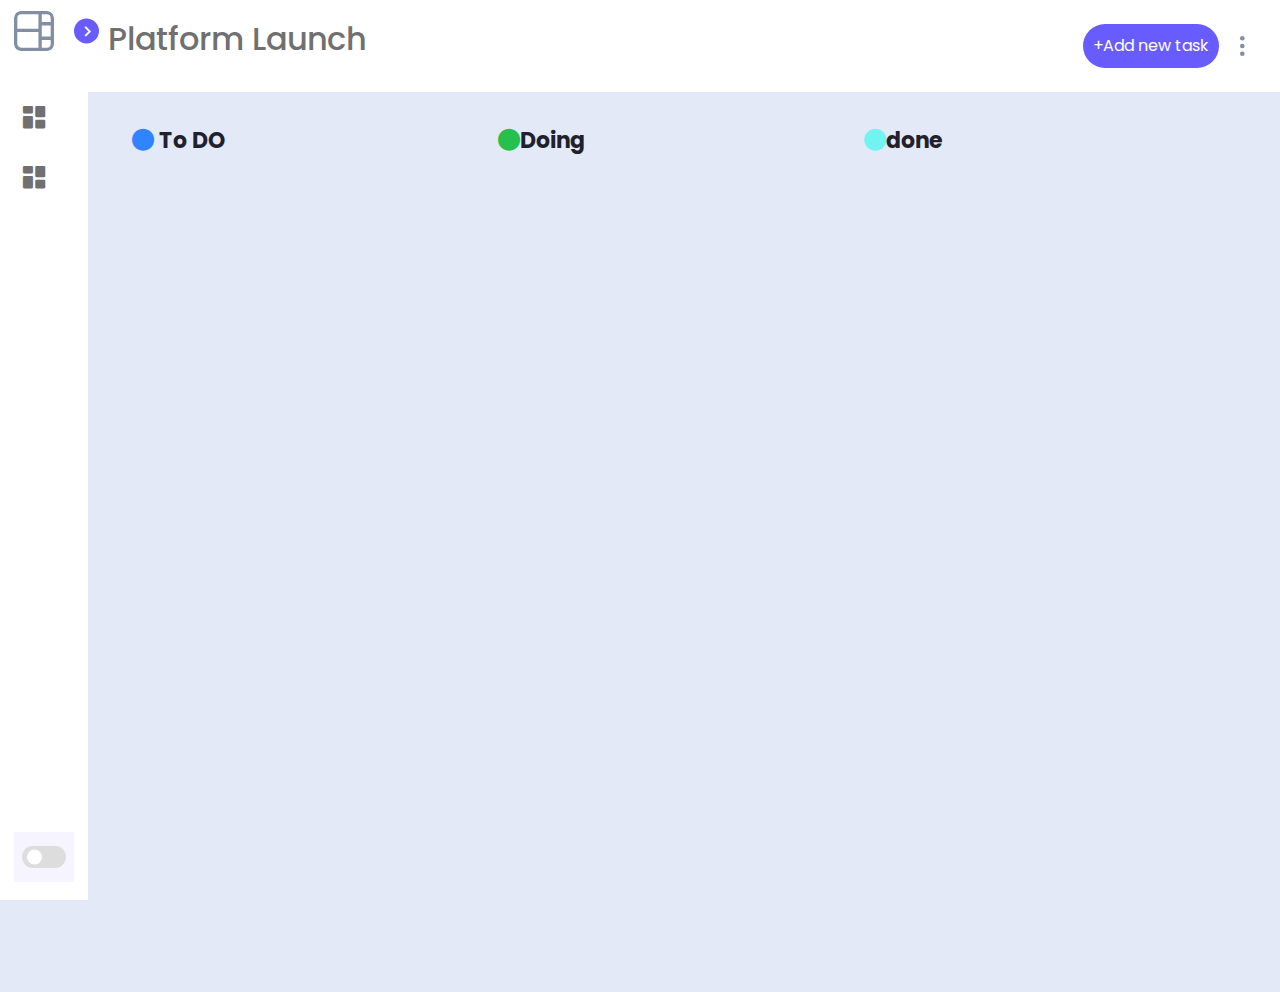
==== index.html @ 8d967310 "ui code" ====
<!DOCTYPE html>
<html lang="en">

<head>
    <meta charset="UTF-8">
    <meta http-equiv="X-UA-Compatible" content="IE=edge">
    <meta name="viewport" content="width=device-width, initial-scale=1.0">
    <link href='https://unpkg.com/boxicons@2.1.4/css/boxicons.min.css' rel='stylesheet'>
    <link rel="stylesheet" href="https://cdn.jsdelivr.net/npm/bootstrap@5.3.1/dist/css/bootstrap.min.css">
    <script src="https://ajax.googleapis.com/ajax/libs/jquery/3.6.4/jquery.min.js"></script>
    <link rel="stylesheet" href="https://cdnjs.cloudflare.com/ajax/libs/font-awesome/6.4.0/css/all.min.css">
    <link rel="preconnect" href="https://fonts.googleapis.com">
    <link rel="preconnect" href="https://fonts.gstatic.com" crossorigin>
    <link href="https://fonts.googleapis.com/css2?family=Poppins&display=swap" rel="stylesheet">
    <title>kANBAN tASkmanager</title>
    <link rel="stylesheet" href="./style.css">
    <script src="./components/dragacction.js" defer></script>


</head>

<body>


    <nav class="sidebar close">
        <header>
            <div class="img-text">
                <span class="image">
                    <img src="./assets/icon-board.svg " alt="logo">
                </span>
                <div class="text header-text">
                    <span class="name">
                        <h3>KanBan</h3>
                    </span>
                </div>
            </div>
            <i class="bx bx-chevron-right toggle"></i>
        </header>
        <div class="menu-bar">
            <div class="menu">
                <ul class="menu-links">
                    <li class="nav-link">
                        <a href="#">
                            <i class='bx bxs-dashboard bx-flip-vertical icon'></i>
                            <!-- <img src="./assets/icon-board.svg " class="icon" alt="logo"> -->
                            <span class="text board_name">Platform Launch</span>
                        </a>
                    </li>
                    <li class="nav-link">
                        <a href="#">
                            <i class='bx bxs-dashboard bx-flip-vertical icon'></i>
                            <!-- <img src="./assets/icon-board.svg " class="icon" alt="logo"> -->
                            <span class="text create_newboard">+ Create new Board</span>
                        </a>
                    </li>
                </ul>
            </div>
            <div class="bottom-content">

                <li class="mode">
                    <div class="moon-sun">
                        <i class='bx bx-moon icon moon'></i>
                        <i class='bx bx-sun icon sun'></i>
                    </div>
                    <span class="mode-text text">Dark Mode</span>
                    <div class="toggle-switch">
                        <span class="switch"></span>
                    </div>
                </LI>
            </div>
        </div>

    </nav>
    <section class="fullboard">
        <nav class="nav-bar">
            <h2> Platform Launch</h2>
            <div class="menu-right">
                <span class="threeline" onClick="myFunction()">&#9776;</span>
                <button class=" button btn " id="add-new-task-button">+Add new task</button>
                <img src="./assets/icon-vertical-ellipsis.svg " alt="logo">
            </div>
        </nav>
        <!-- <div class="text">Dashboard</div> -->
        <div class="board">

            <div id="create-new-task-modal" class="modal">

                <!-- Modal content -->
                <div id="modal-form" class="modal-content">
                    <form class="newTaskForm">

                        <label> Title </label> <br>
                        <input type="text" id="input-title" name="title" /> <br>

                        <label>Description </label>
                        <br>
                        <textarea cols="60" rows="5" value="description" id="description"></textarea>
                        <br>

                        <label> Subtasks </label> <br>
                        <input type="text" /> <br>
                        <input type="text" /> <br>
                        <button class="subtask-button btn">Add subtasks</button>
                        <br>
                        <label>
                            Status :
                        </label>
                        <br>
                        <select>
                            <option value="doing">doing</option>
                            <option value="done">done</option>
                            <option value="todo">to do</option>

                        </select>
                        <br>
                        <button class=" button btn " id="createtaskbtn" type="submit">Create Task</button>
                        <br>
                    </form>


                </div>

            </div>



            <div class="lanes">

                <container class="swim-lane" id="todo-lane">
                    <h2 class="heading"><i class="fa-sharp fa-solid fa-circle " style="color: #3084ff;"></i> To DO</h2>
                    <ul id="todo-list">

                    </ul>
                    <!-- <li class="cardContainer task " draggable="true">
                        <h5 class="cardHeading ">Build UI fo onboarding flow</h5>
                        <p class="cardDescription ">0 of 3 subtasks</p>
                    </li> -->

                </container>

                <container class="swim-lane" id="doing-lane">
                    <h2 class="heading"><i class="fa-sharp fa-solid fa-circle" style="color: #26c04d;"></i>Doing </h2>
                    <ul id="doing-list">

                    </ul>
                    <!-- 
                    <li class="cardContainer task " draggable="true">
                        <h5 class="cardHeading ">Build UI fo onboarding flow</h5>
                        <p class="cardDescription ">0 of 3 subtasks</p>
                    </li> -->

                </container>

                <container class="swim-lane" id="done-lane">
                    <h2 class="heading"><i class="fa-sharp fa-solid fa-circle" style="color: #71f4f1;"></i>done</h2>
                    <ul id="done-list">

                    </ul>
                    <!-- 
                    <li class="cardContainer task " draggable="true">
                        <h5 class="cardHeading ">Build UI fo onboarding flow</h5>
                        <p class="cardDescription ">0 of 3 subtasks</p>
                    </li> -->
                </container>
            </div>
        </div>


    </section>

    <script src="script.js"></script>
    <script src="./modals/addnewtask.js"></script>

    <script src="./components/sidebar.js"></script>


</body>

</html>
---- style.css ----
@import "./css/addnewtask.css";
@import "./css/button.css";
@import "./css/column.css";
@import "./css/navbar.css";
@import "./css/sidebar.css";
@import "./css/taskcard.css";
/* @import "./css/taskupdate.css"; */

@import url("https://fonts.googleapis.com/css?family=Poppins:ght@308;400;500;600;700&display-swap");

* {
  font-family: "Poppins", sans-serif;
  margin: 0;
  padding: 0;
  box-sizing: border-box;

  -ms-overflow-style: none; /* IE and Edge */
  scrollbar-width: none; /* Firefox */
}
body {
  height: 100vh;
  background: var(--body-color);
  transition: var(--tran-04);
}
body.dark {
  --body-color: #21212d;
  --sidebar-color: #2c2c38;
  --primary-color: #33333d;
  --primary-color-light: #4f4f57;
  --cardheading-color: #e4e9f7;
  --card-color: #2c2c38;
  --toggle-color: #fff;
  --text-color: #ccc;
}

:root {
  --body-color: #e4e9f7;
  --sidebar-color: #fff;
  --primary-color: #695cfe;
  --primary-color-light: #f6f5ff;
  --cardheading-color: #21212d;
  --toggle-color: #ddd;
  --card-color: #fff;
  --text-color: #707070;
  --tran-02: all 0.4s ease;
  --tran-03: all 0.4s ease;
  --tran-04: all 0.4s ease;
  --tran-05: all 0.4s ease;
}

.fullboard {
  position: relative;
  height: 100vh;
  left: 250px;
  width: calc(100% - 250px);
  background: var(--body-color);
  transition: var(--tran-05);
}
.fullboard .text {
  font-size: 30px;
  font-weight: 500;
  color: var(--text-color);
  padding: 8px 40px;
}
.sidebar.close ~ .fullboard {
  left: 88px;
  width: calc(100% - 88px);
}
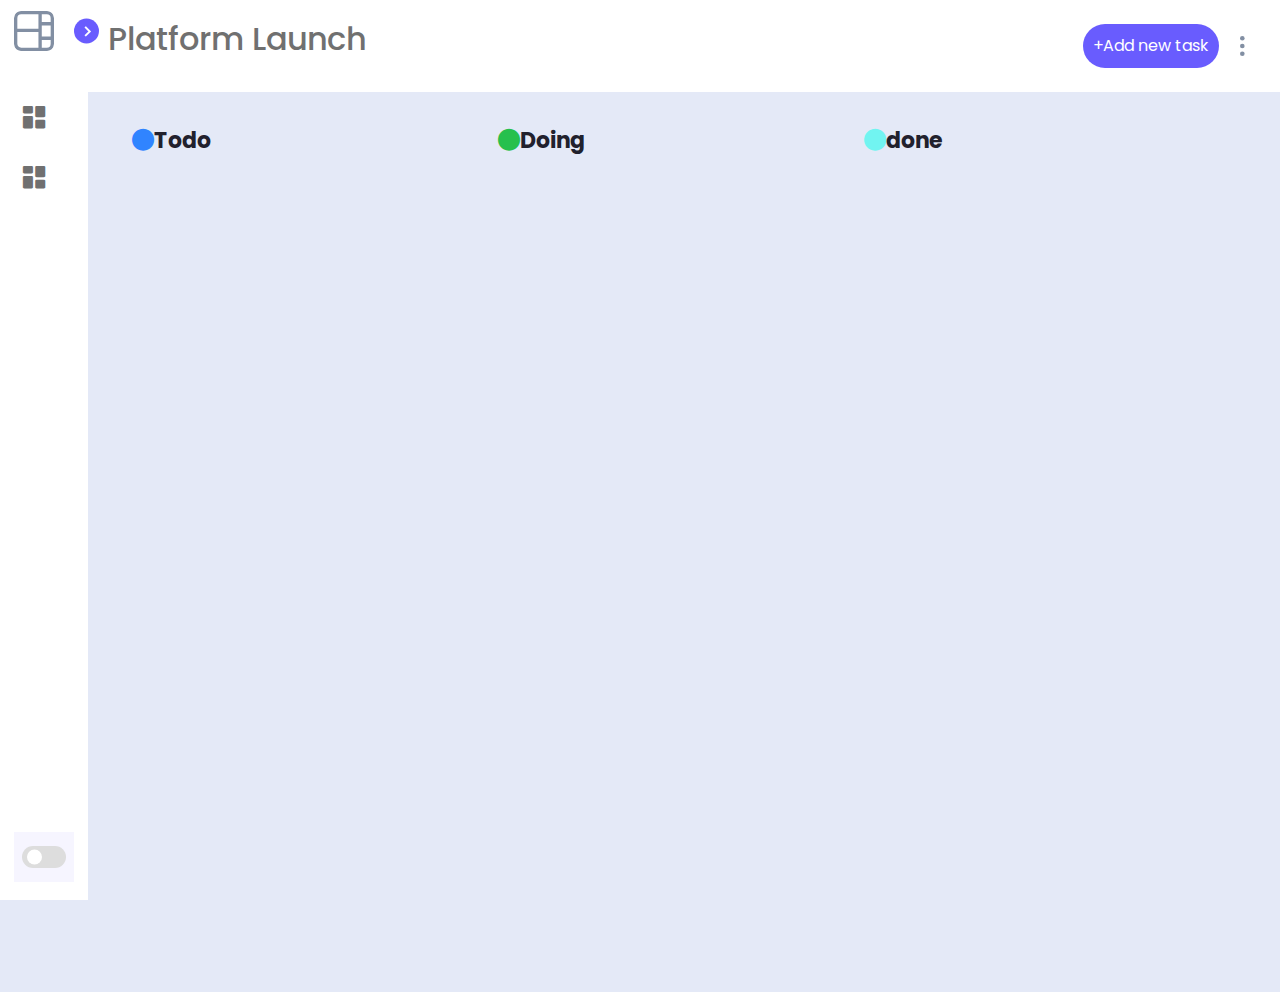
==== commit 654218c8: "commit 4" ====
--- a/index.html
+++ b/index.html
@@ -83,52 +83,12 @@
         <!-- <div class="text">Dashboard</div> -->
         <div class="board">
 
-            <div id="create-new-task-modal" class="modal">
-
-                <!-- Modal content -->
-                <div id="modal-form" class="modal-content">
-                    <form class="newTaskForm">
-
-                        <label> Title </label> <br>
-                        <input type="text" id="input-title" name="title" /> <br>
-
-                        <label>Description </label>
-                        <br>
-                        <textarea cols="60" rows="5" value="description" id="description"></textarea>
-                        <br>
-
-                        <label> Subtasks </label> <br>
-                        <input type="text" /> <br>
-                        <input type="text" /> <br>
-                        <button class="subtask-button btn">Add subtasks</button>
-                        <br>
-                        <label>
-                            Status :
-                        </label>
-                        <br>
-                        <select>
-                            <option value="doing">doing</option>
-                            <option value="done">done</option>
-                            <option value="todo">to do</option>
-
-                        </select>
-                        <br>
-                        <button class=" button btn " id="createtaskbtn" type="submit">Create Task</button>
-                        <br>
-                    </form>
-
-
-                </div>
-
-            </div>
-
-
-
             <div class="lanes">
 
                 <container class="swim-lane" id="todo-lane">
-                    <h2 class="heading"><i class="fa-sharp fa-solid fa-circle " style="color: #3084ff;"></i> To DO</h2>
-                    <ul id="todo-list">
+                    <h2 class="heading"><i class="fa-sharp fa-solid fa-circle " style="color: #3084ff;"></i>Todo <span
+                            id="item-count-todo"></span></h2>
+                    <ul id="todo-list" class="list" data-status="Todo">
 
                     </ul>
                     <!-- <li class="cardContainer task " draggable="true">
@@ -139,8 +99,9 @@
                 </container>
 
                 <container class="swim-lane" id="doing-lane">
-                    <h2 class="heading"><i class="fa-sharp fa-solid fa-circle" style="color: #26c04d;"></i>Doing </h2>
-                    <ul id="doing-list">
+                    <h2 class="heading"><i class="fa-sharp fa-solid fa-circle" style="color: #26c04d;"></i>Doing <span
+                            id="item-count-doing"></span></h2>
+                    <ul id="doing-list" class="list" data-status="Doing">
 
                     </ul>
                     <!-- 
@@ -152,8 +113,9 @@
                 </container>
 
                 <container class="swim-lane" id="done-lane">
-                    <h2 class="heading"><i class="fa-sharp fa-solid fa-circle" style="color: #71f4f1;"></i>done</h2>
-                    <ul id="done-list">
+                    <h2 class="heading"><i class="fa-sharp fa-solid fa-circle" style="color: #71f4f1;"></i>done <span
+                            id="item-count-done"></span></h2>
+                    <ul id="done-list" class="list" data-status="Done">
 
                     </ul>
                     <!-- 
@@ -165,12 +127,52 @@
             </div>
         </div>
 
+        <div id="create-new-task-modal" class="modal">
+
+            <!-- Modal content -->
+            <div id="modal-form" class="modal-content">
+                <form class="newTaskForm">
+
+                    <label> Title </label> <br>
+                    <input type="text" id="input-title" name="title" /> <br>
+
+                    <label>Description </label>
+                    <br>
+                    <textarea cols="60" rows="5" id="description"></textarea>
+                    <br>
+                    <div id="subtask-field">
+                        <label> Subtasks </label> <br>
+                        <!-- <input type="text" /> <br>
+                        <input type="text" /> <br> -->
+
+                    </div>
+                    <button class="subtask-button btn" id="create-subtask" type="submit">Add subtasks</button>
+                    <br>
+                    <label>
+                        Status :
+                    </label>
+                    <br>
+                    <select id="status-field" >
+                        <option value="Todo">Todo</option>
+                        <option value="Doing">Doing</option>
+                        <option value="Done">done</option>
+
+                    </select>
+                    <br>
+                    <button class=" button btn " id="createtaskbtn" type="submit">Create Task</button>
+                    <br>
+                </form>
+
+
+            </div>
+
+        </div>
 
     </section>
 
     <script src="script.js"></script>
     <script src="./modals/addnewtask.js"></script>
-
+    <script src="./components/dragacction.js"></script>
     <script src="./components/sidebar.js"></script>
 
 
--- a/style.css
+++ b/style.css
@@ -66,3 +66,57 @@
   left: 88px;
   width: calc(100% - 88px);
 }
+
+.subtaskinput {
+  display: flex;
+}
+.newTaskForm button.delete-button {
+  background: none;
+
+  width: 15%;
+  font-size: 26px;
+  color: #707075;
+  cursor: pointer;
+  padding: 2px 1px 4px;
+  /* margin-left: 12px; */
+
+  margin: 10px;
+  display: grid;
+  align-content: center;
+
+}
+
+/* 
+
+#create-subtask,
+#create-task {
+  background-color: white;
+  border: none;
+  padding: 1px 16px;
+  border-radius: 36px;
+  cursor: pointer;
+  width: 94%;
+  color: purple;
+}
+
+.subtask-input-container {
+  display: flex;
+  align-items: center;
+  margin-bottom: 10px;
+}
+
+.subtask-input-container input[type="text"] {
+  margin-right: 8px;
+  flex: 1;
+  width: 100%;
+}
+
+.delete-subtask-button {
+  background: none;
+  border: none;
+  font-size: 26px;
+  color: #707075;
+  cursor: pointer;
+  padding: 0;
+  width: 20px;
+} */
